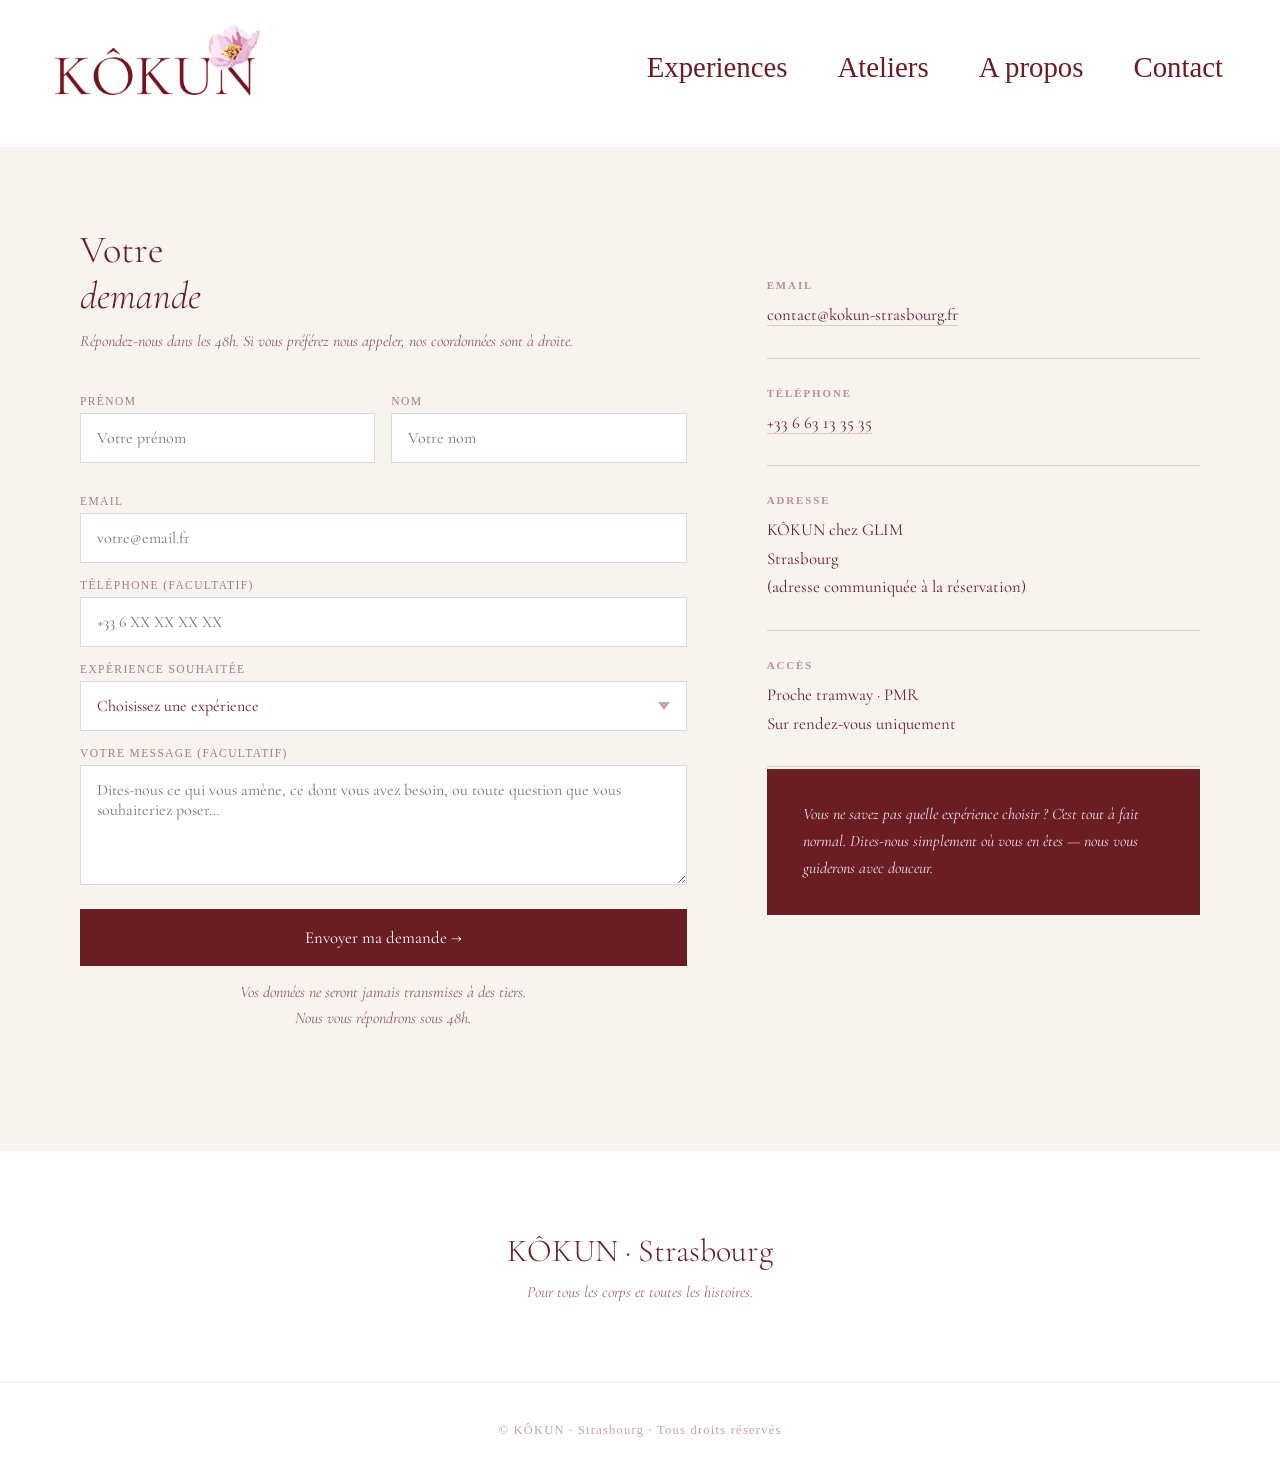
==== contact.html @ 60c49c8c "stage2026" ====
<!DOCTYPE html>
<html lang="fr">
<head>
  <meta charset="UTF-8">
  <meta name="viewport" content="width=device-width, initial-scale=1.0">
  <title>Contact & Réservation – KÔKUN</title>
  <link href="https://fonts.googleapis.com/css2?family=Cormorant+Garamond:ital,wght@0,300;0,400;0,600;1,300;1,400&family=Jost:wght@300;400;500&display=swap" rel="stylesheet">
  <link rel="stylesheet" href="css/contact.css">
  <link rel="stylesheet" href="css/navbar.css">
</head>
<body>

<nav class="navbar">
    <a href="index.html">
        <img src="img/image copy.png" alt="" class="logo">
        </a>
          <div class="nav_links">
            <ul>
              <li><a href="experiences.html">Experiences</a></li>
              <li><a href="ateliers.html">Ateliers</a></li>
              <li><a href="equipe.html">A propos</a></li>
              <li><a href="contact.html">Contact</a></li>
              </ul>
        </div>
      <img src="img/Icônes Menu Burger.png" class="menu-hamburger" alt="menu">
</nav>




<!-- FORMULAIRE -->
<div class="form-section">
  <div class="form-inner">

    <div class="form-left">
      <h2>Votre<br><em>demande</em></h2>
      <p>Répondez-nous dans les 48h. Si vous préférez nous appeler, nos coordonnées sont à droite.</p>

      <div class="form-row">
        <div class="form-group">
          <label for="prenom">Prénom</label>
          <input type="text" id="prenom" name="prenom" placeholder="Votre prénom" autocomplete="given-name">
        </div>
        <div class="form-group">
          <label for="nom">Nom</label>
          <input type="text" id="nom" name="nom" placeholder="Votre nom" autocomplete="family-name">
        </div>
      </div>

      <div class="form-group">
        <label for="email">Email</label>
        <input type="email" id="email" name="email" placeholder="votre@email.fr" autocomplete="email">
      </div>

      <div class="form-group">
        <label for="telephone">Téléphone (facultatif)</label>
        <input type="tel" id="telephone" name="telephone" placeholder="+33 6 XX XX XX XX" autocomplete="tel">
      </div>

      <div class="form-group">
        <label for="experience">Expérience souhaitée</label>
        <select id="experience" name="experience">
          <option value="">Choisissez une expérience</option>
          <option value="shiatsu">Soin – Shiatsu (80 €)</option>
          <option value="kobido">Soin – Kobido (80 €)</option>
          <option value="reflexologie">Soin – Réflexologie (80 €)</option>
          <option value="parcours">Parcours Nouveau Regard (220 €)</option>
          <option value="photo">Photo-thérapie (180 €)</option>
          <option value="journee">Journée Révélation de Soi</option>
          <option value="atelier-estime">Atelier Estime de soi</option>
          <option value="atelier-nutrition">Atelier Nutrition & corps</option>
          <option value="atelier-menopause">Atelier Ménopause</option>
          <option value="nesaispas">Je ne sais pas encore</option>
        </select>
      </div>

      <div class="form-group">
        <label for="message">Votre message (facultatif)</label>
        <textarea id="message" name="message" placeholder="Dites-nous ce qui vous amène, ce dont vous avez besoin, ou toute question que vous souhaiteriez poser…"></textarea>
      </div>

      <button type="submit" class="form-submit">Envoyer ma demande &rarr;</button>
      <p class="form-note">Vos données ne seront jamais transmises à des tiers.<br>Nous vous répondrons sous 48h.</p>
    </div>

    <div class="form-right">
      <div class="contact-block">
        <h3>Email</h3>
        <a href="mailto:contact@kokun-strasbourg.fr">contact@kokun-strasbourg.fr</a>
      </div>
      <div class="contact-block">
        <h3>Téléphone</h3>
        <a href="tel:+33663133535">+33 6 63 13 35 35</a>
      </div>
      <div class="contact-block">
        <h3>Adresse</h3>
        <p>KÔKUN chez GLIM<br>Strasbourg<br>(adresse communiquée à la réservation)</p>
      </div>
      <div class="contact-block">
        <h3>Accès</h3>
        <p>Proche tramway · PMR<br>Sur rendez-vous uniquement</p>
      </div>
      <div class="reassurance">
        <p>Vous ne savez pas quelle expérience choisir ? C'est tout à fait normal. Dites-nous simplement où vous en êtes — nous vous guiderons avec douceur.</p>
      </div>
    </div>

  </div>
</div>

<div class="final-section">
  <h2>KÔKUN · Strasbourg</h2>
  <p>Pour tous les corps et toutes les histoires.</p>
</div>

<footer>© KÔKUN · Strasbourg · Tous droits réservés</footer>

<script>
  // Gestion des cartes de choix
  const cards = document.querySelectorAll('.choice-card');
  cards.forEach(card => {
    card.addEventListener('click', () => {
      cards.forEach(c => c.classList.remove('selected'));
      card.classList.add('selected');
      // Sync avec le select du formulaire
      const val = card.querySelector('input').value;
      const select = document.getElementById('experience');
      const mapping = {
        soin: 'nesaispas',
        parcours: 'parcours',
        photo: 'photo',
        atelier: 'journee'
      };
      if (mapping[val]) select.value = mapping[val];
    });
  });
</script>
<script>
  document.addEventListener("DOMContentLoaded", () => {
    const menuHamburger= document.querySelector(".menu-hamburger");
      const navLinks = document.querySelector(".nav_links");

      menuHamburger.addEventListener("click", () => {
        navLinks.classList.toggle("mobile-menu");
      });
    });
</script>
</body>
</html>
---- css/contact.css ----
*, *::before, *::after { box-sizing: border-box; margin: 0; padding: 0; }
    :root {
      --bordeaux: #6b1d24;
      --bordeaux-mid: rgba(107,29,36,0.18);
      --bordeaux-light: rgba(107,29,36,0.06);
      --cream: #f7f3ee;
      --serif: 'Cormorant Garamond', Georgia, serif;
    }
    body { font-family: var(--sans); color: var(--bordeaux); background: #fff; overflow-x: hidden; }

  
    /* ── HEADER ── */
    .page-header {
      max-width: 1200px; margin: 80px auto 60px; padding: 0 40px;
      display: grid; grid-template-columns: 1fr 1.4fr; gap: 60px; align-items: end;
    }
    .page-header-left {
      border-left: 2px solid var(--bordeaux); padding-left: 28px;
    }
    .page-eyebrow {
      font-family: var(--sans); font-size: 0.78rem;
      letter-spacing: 0.18em; text-transform: uppercase; opacity: 0.55; margin-bottom: 16px;
    }
    .page-title {
      font-family: var(--serif); font-size: clamp(2.4rem, 4vw, 3.8rem);
      font-weight: 300; line-height: 1.1;
    }
    .page-title em { font-style: italic; }
    .page-header-right p {
      font-family: var(--serif); font-size: 1.25rem; line-height: 1.7;
      font-style: italic; opacity: 0.85;
    }

    /* ── CHOIX DE L'EXPÉRIENCE ── */
    .choice-section {
      max-width: 1200px; margin: 0 auto; padding: 80px 40px;
    }
    .section-label {
      font-family: var(--sans); font-size: 0.72rem;
      letter-spacing: 0.22em; text-transform: uppercase;
      opacity: 0.45; margin-bottom: 40px; display: block;
    }
    .choice-grid {
      display: grid; grid-template-columns: repeat(4, 1fr); gap: 2px; margin-bottom: 2px;
    }
    .choice-card {
      background: var(--cream); padding: 36px 28px;
      cursor: pointer; transition: background 0.25s;
      border: 2px solid transparent;
      position: relative;
    }
    .choice-card:hover { background: #ede7dc; }
    .choice-card.selected {
      background: var(--bordeaux); color: #fff; border-color: var(--bordeaux);
    }
    .choice-card input[type="radio"] {
      position: absolute; opacity: 0; pointer-events: none;
    }
    .choice-card h3 {
      font-family: var(--serif); font-size: 1.25rem;
      font-weight: 400; margin-bottom: 8px;
    }
    .choice-card p {
      font-family: var(--sans); font-size: 0.82rem;
      line-height: 1.6; opacity: 0.7;
    }
    .choice-card.selected p { opacity: 0.85; }
    .choice-price {
      display: block; margin-top: 16px;
      font-family: var(--serif); font-size: 1.2rem; font-weight: 400;
    }

    /* ── FORMULAIRE ── */
    .form-section {
      background: var(--cream);
    }
    .form-inner {
      max-width: 1200px; margin: 0 auto; padding: 80px 40px;
      display: grid; grid-template-columns: 1.4fr 1fr; gap: 80px; align-items: start;
    }
    .form-left h2 {
      font-family: var(--serif); font-size: clamp(1.8rem, 3vw, 2.6rem);
      font-weight: 300; line-height: 1.2; margin-bottom: 10px;
    }
    .form-left h2 em { font-style: italic; }
    .form-left > p {
      font-family: var(--serif); font-size: 1rem;
      font-style: italic; opacity: 0.7; margin-bottom: 40px; line-height: 1.6;
    }

    .form-row {
      display: grid; grid-template-columns: 1fr 1fr; gap: 16px; margin-bottom: 16px;
    }
    .form-group {
      display: flex; flex-direction: column; gap: 6px; margin-bottom: 16px;
    }
    .form-group label {
      font-family: var(--sans); font-size: 0.72rem;
      letter-spacing: 0.12em; text-transform: uppercase; opacity: 0.55;
    }
    .form-group input,
    .form-group select,
    .form-group textarea {
      border: 1px solid var(--bordeaux-mid);
      padding: 14px 16px;
      font-family: var(--serif); font-size: 1rem; color: var(--bordeaux);
      background: #fff; outline: none;
      transition: border-color 0.2s;
      width: 100%;
      appearance: none; -webkit-appearance: none;
    }
    .form-group input:focus,
    .form-group select:focus,
    .form-group textarea:focus {
      border-color: var(--bordeaux);
    }
    .form-group textarea { resize: vertical; min-height: 120px; }
    .form-group select {
      background-image: url("data:image/svg+xml,%3Csvg xmlns='http://www.w3.org/2000/svg' width='12' height='8'%3E%3Cpath d='M0 0l6 8 6-8z' fill='%236b1d24' opacity='.4'/%3E%3C/svg%3E");
      background-repeat: no-repeat;
      background-position: right 16px center;
      padding-right: 40px;
      cursor: pointer;
    }

    .form-submit {
      display: inline-flex; align-items: center; gap: 12px;
      background: var(--bordeaux); color: #fff; border: none;
      font-family: var(--serif); font-size: 1.05rem;
      padding: 18px 36px; cursor: pointer;
      transition: opacity 0.25s; margin-top: 8px;
      width: 100%;
      justify-content: center;
    }
    .form-submit:hover { opacity: 0.85; }

    .form-note {
      font-family: var(--sans); font-size: 0.78rem;
      opacity: 0.5; margin-top: 14px; line-height: 1.6; text-align: center;
    }

    /* Bloc infos latéral */
    .form-right { padding-top: 52px; }
    .contact-block {
      padding: 28px 0; border-bottom: 1px solid var(--bordeaux-mid);
    }
    .contact-block:first-child { padding-top: 0; }
    .contact-block:last-child { border-bottom: none; }
    .contact-block h3 {
      font-family: var(--sans); font-size: 0.68rem;
      letter-spacing: 0.18em; text-transform: uppercase;
      opacity: 0.45; margin-bottom: 10px;
    }
    .contact-block p, .contact-block a {
      font-family: var(--serif); font-size: 1.05rem;
      line-height: 1.7; color: var(--bordeaux); text-decoration: none;
    }
    .contact-block a {
      border-bottom: 1px solid var(--bordeaux-mid);
      transition: border-color 0.2s;
    }
    .contact-block a:hover { border-color: var(--bordeaux); }

    /* Reassurance */
    .reassurance {
      background: var(--bordeaux); color: #fff;
      padding: 32px 36px; margin-top: 2px;
    }
    .reassurance p {
      font-family: var(--serif); font-size: 1rem;
      font-style: italic; line-height: 1.7; opacity: 0.88;
    }

    /* ── BANDEAU BAS ── */
    .final-section {
      max-width: 1200px; margin: 80px auto; padding: 0 40px;
      text-align: center;
    }
    .final-section h2 {
      font-family: var(--serif); font-size: clamp(1.5rem, 2.5vw, 2.2rem);
      font-weight: 300; margin-bottom: 12px;
    }
    .final-section p {
      font-family: var(--serif); font-size: 1rem;
      font-style: italic; opacity: 0.65;
    }

    footer {
      padding: 40px; text-align: center;
      font-family: var(--sans); font-size: 0.78rem;
      letter-spacing: 0.1em; opacity: 0.4;
      border-top: 1px solid var(--bordeaux-mid);
    }

    @media (max-width: 900px) {
      .navbar { padding: 16px 24px; }
      .nav-links { display: none; }
      .menu-hamburger { display: block; }
      .page-header { grid-template-columns: 1fr; gap: 30px; padding: 0 24px; margin-top: 50px; }
      .choice-section { padding: 50px 24px; }
      .choice-grid { grid-template-columns: 1fr 1fr; }
      .form-inner { grid-template-columns: 1fr; gap: 40px; padding: 50px 24px; }
      .form-row { grid-template-columns: 1fr; }
      .final-section { padding: 0 24px; margin: 50px auto; }
    }
---- css/navbar.css ----
.navbar {
    background-color: white;
    display: flex;
    padding-left: 2.5%;
    padding-right: 2.5%;
    padding-bottom: 2.5%;
    padding-top: 1.5%;
    justify-content: space-between;
    box-sizing: border-box;
    width: 100%;
    align-items: center;
}

.logo {
    width: 100%;     
    max-width: 250px; 
    height: auto; 
}

.navbar .nav_links ul li a{
    color: #6b1d24;
    text-decoration: none;
    font-size: 1.8em;
}

.navbar .nav_links ul {
    list-style: none;
    list-style: none;
    display: flex;
}

.navbar .nav_links {
    align-items: center;
}
.navbar .nav_links ul li{
    margin: 0 25px;
}
.navbar .nav_links ul li.active a{
    font-weight: 600;
}
.navbar .menu-hamburger {
    display: none;
    position: absolute;
    top: 45px;
    right: 50px;
    width: 35px;
}

.navbar .nav_links ul li a:hover {
    color: pink;
    transition: color 0.3s ease;
}



@media screen and ( max-width: 1100px) {
    body {
        display: flex;
        flex-direction: column;
    }
    .navbar {
        padding: 20px;
        height: auto;
        position: relative;
    }
    .navbar .title {
        display: block;
        align-items: center;
        padding: 5%;
        width: 80vw;
        top: 40px;
        left: 30px;
    }
    .navbar .menu-hamburger{
        display: block;
        position: absolute;
        top: 45px;
        right: 50px;
        width: 35px;
        z-index: 1000;
    }
    .navbar .nav_links {
        position: fixed;
        top: 0;
        left: 0;
        background-color: rgba(255, 255, 255, 0.20);
        backdrop-filter: blur(8px);
        width: 100%;
        height: 100vh;
        display: flex;
        justify-content: center;
        align-items: center;
        margin-left: -100%;
        transition: all 0.5s ease;
        z-index: 999;
    }
    .navbar .nav_links.mobile-menu {
        margin-left: 0;
    }

    .navbar .nav_links ul {
        display: flex;
        flex-direction: column;
        align-items: center;
    }
    .navbar .nav_links ul li {
        margin: 25px 0;
        font-size: 1.2em;
    }

    .navbar .menu-hamburger {
        cursor: pointer;
    }
}
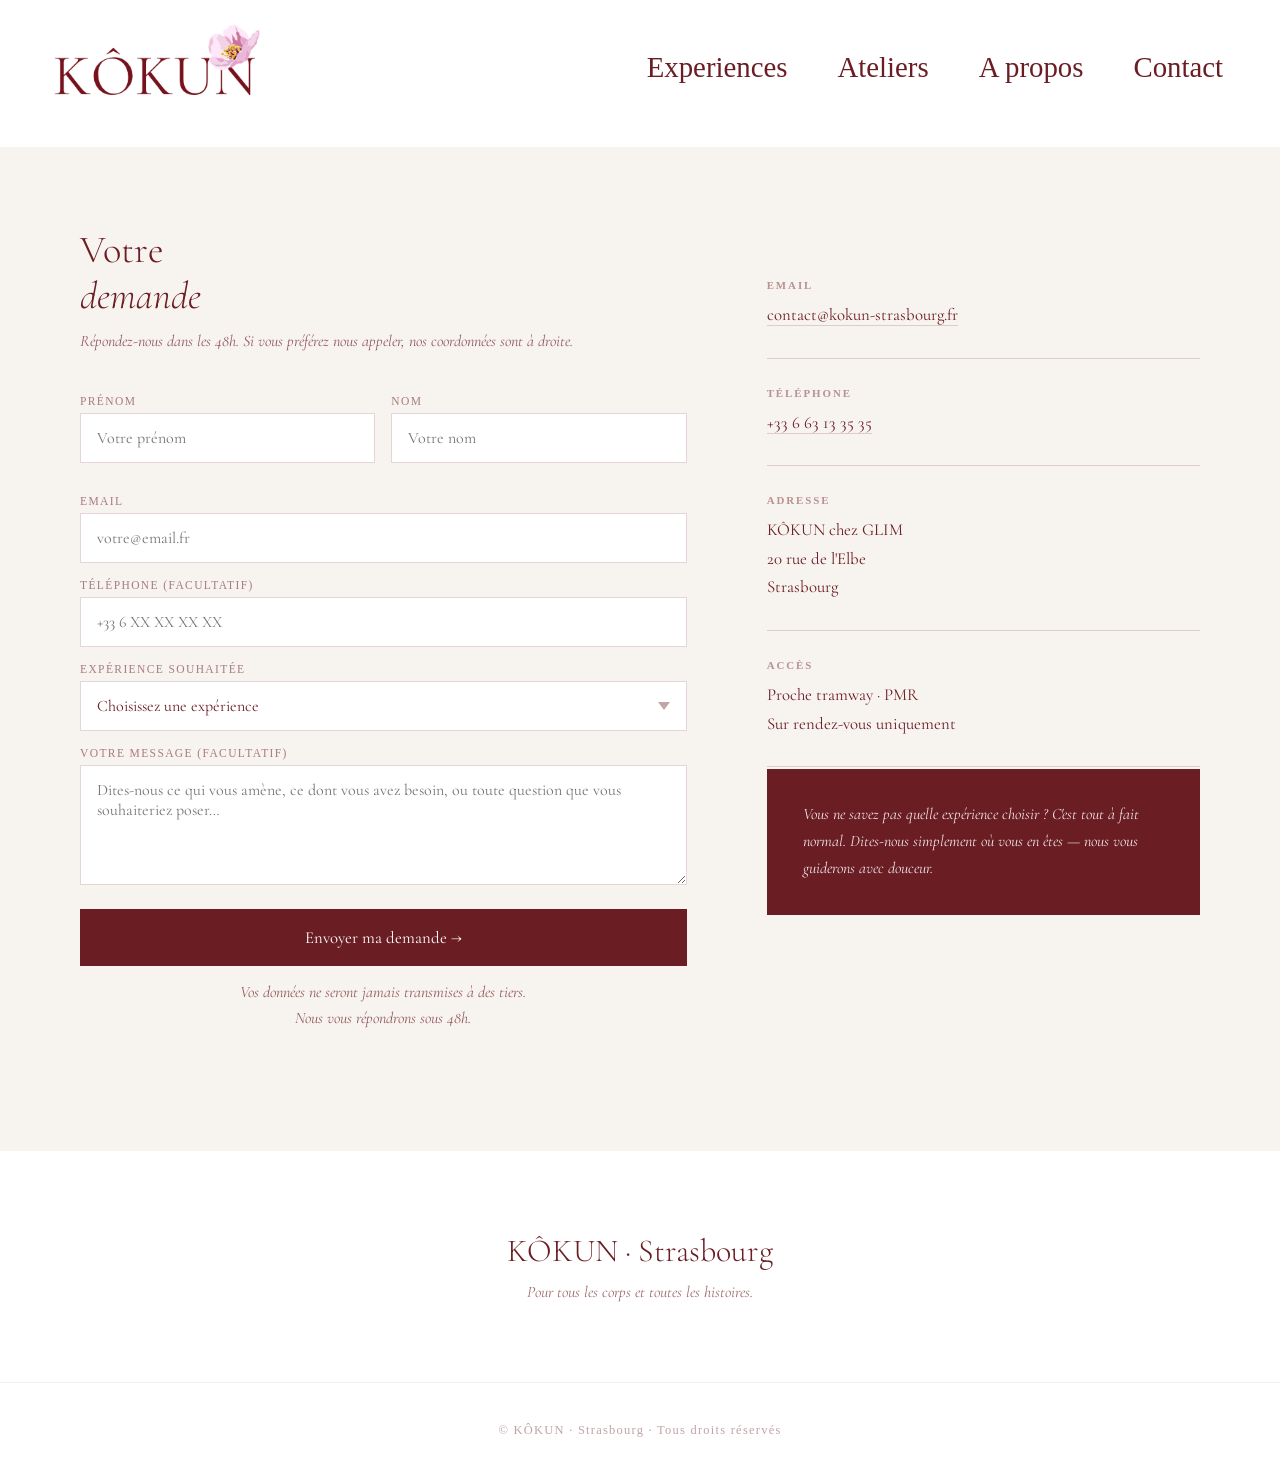
==== commit 4f344666: "modifie adress maps + add end page on home page" ====
--- a/contact.html
+++ b/contact.html
@@ -94,7 +94,7 @@
       </div>
       <div class="contact-block">
         <h3>Adresse</h3>
-        <p>KÔKUN chez GLIM<br>Strasbourg<br>(adresse communiquée à la réservation)</p>
+        <p>KÔKUN chez GLIM<br>20 rue de l'Elbe<br>Strasbourg</p>
       </div>
       <div class="contact-block">
         <h3>Accès</h3>
